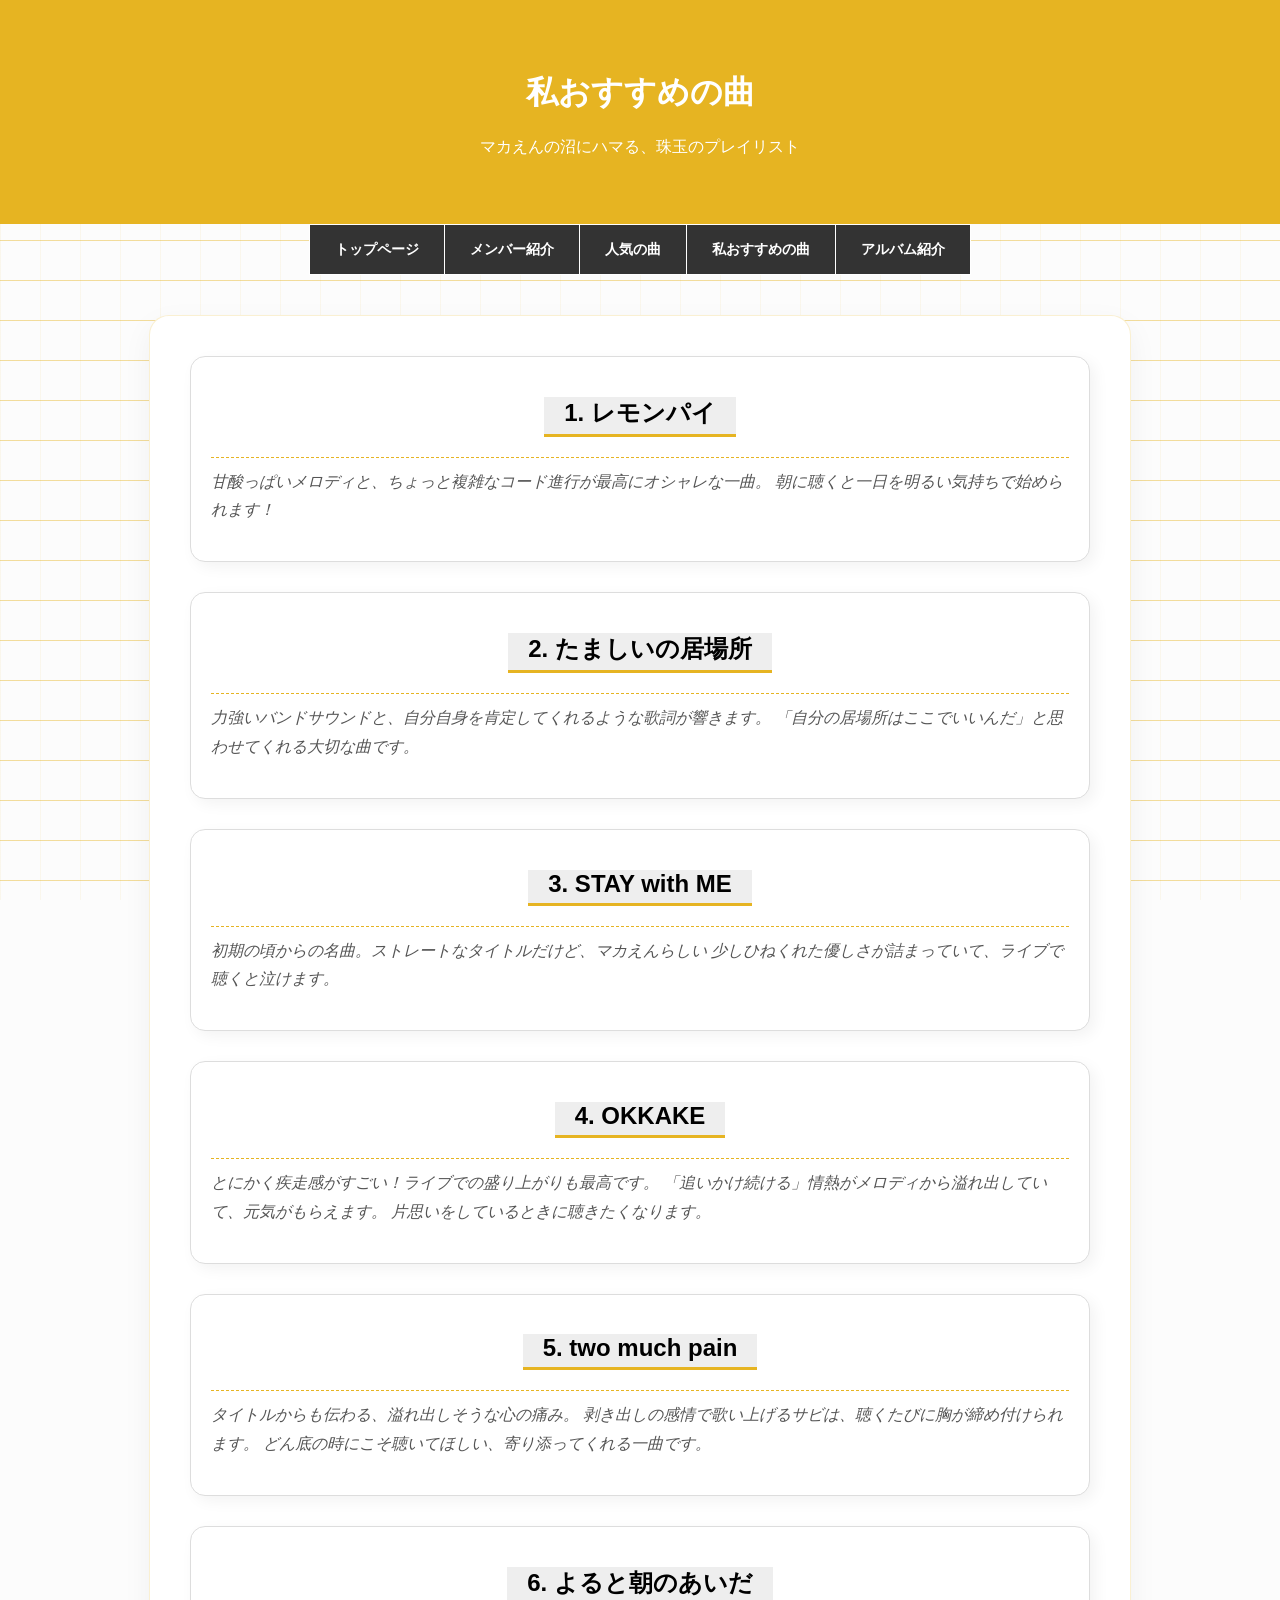
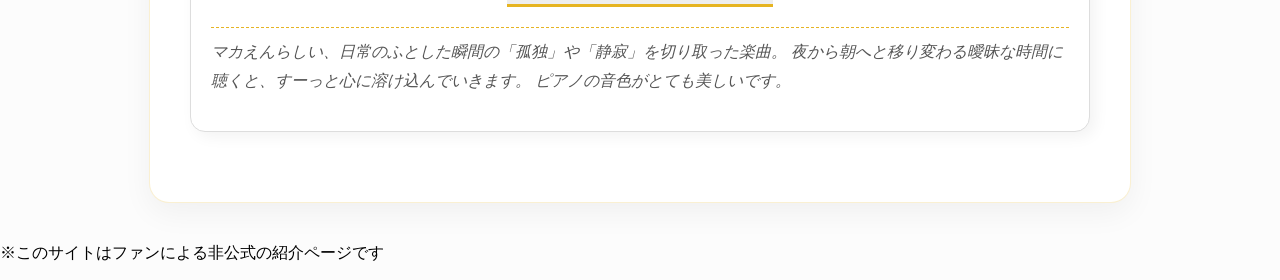
==== recommend.html @ 6a91739a "Add files via upload" ====
<!DOCTYPE html>
<html lang="ja">
<head>
    <meta charset="UTF-8">
    <title>私おすすめの曲 - マカロニえんぴつ</title>
    <meta name="viewport" content="width=device-width,initial-scale=1.0">
    <link rel="stylesheet" href="style.css">
</head>
<body>

    <header class="header">
        <h1>私おすすめの曲</h1>
        <p class="subtitle">マカえんの沼にハマる、珠玉のプレイリスト</p>
    </header>

    <nav>
        <ul>
            <li><a href="index.html">トップページ</a></li>
            <li><a href="member.html">メンバー紹介</a></li>
            <li><a href="popular.html">人気の曲</a></li>
            <li><a href="recommend.html">私おすすめの曲</a></li>
            <li><a href="album.html">アルバム紹介</a></li>
        </ul>
    </nav>

    <main class="container">
        <section class="recommend-item">
            <h2>1. レモンパイ</h2>
            <p class="comment">
                甘酸っぱいメロディと、ちょっと複雑なコード進行が最高にオシャレな一曲。
                朝に聴くと一日を明るい気持ちで始められます！
            </p>
        </section>

        <section class="recommend-item">
            <h2>2. たましいの居場所</h2>
            <p class="comment">
                力強いバンドサウンドと、自分自身を肯定してくれるような歌詞が響きます。
                「自分の居場所はここでいいんだ」と思わせてくれる大切な曲です。
            </p>
        </section>

        <section class="recommend-item">
            <h2>3. STAY with ME</h2>
            <p class="comment">
                初期の頃からの名曲。ストレートなタイトルだけど、マカえんらしい
                少しひねくれた優しさが詰まっていて、ライブで聴くと泣けます。
            </p>
        </section>

        <section class="recommend-item">
            <h2>4. OKKAKE</h2>
            <p class="comment">
                とにかく疾走感がすごい！ライブでの盛り上がりも最高です。
                「追いかけ続ける」情熱がメロディから溢れ出していて、元気がもらえます。
                片思いをしているときに聴きたくなります。
            </p>
        </section>
        <section class="recommend-item">
            <h2>5. two much pain</h2>
            <p class="comment">
                タイトルからも伝わる、溢れ出しそうな心の痛み。
                剥き出しの感情で歌い上げるサビは、聴くたびに胸が締め付けられます。
                どん底の時にこそ聴いてほしい、寄り添ってくれる一曲です。
            </p>
            </section>

        <section class="recommend-item">
            <h2>6. よると朝のあいだ</h2>
            <p class="comment">
                マカえんらしい、日常のふとした瞬間の「孤独」や「静寂」を切り取った楽曲。
                夜から朝へと移り変わる曖昧な時間に聴くと、すーっと心に溶け込んでいきます。
                ピアノの音色がとても美しいです。
            </p>
        </section>
    </main>

    <footer class="footer">
        <p>※このサイトはファンによる非公式の紹介ページです</p>
    </footer>

</body>
</html>
---- style.css ----
/* ページ全体の基本設定 */
body {
    font-family: sans-serif;
    margin: 0;
    padding: 0;
    background-color: #f9f9f9; /* 柔らかいクリーム色 */
}

/* ヘッダーのデザイン */
.header {
    background-color: #e6b422; /* 鉛筆のような黄色 */
    color: white;
    text-align: center;
    padding: 50px 0;
}

/* ナビゲーション全体の枠組み */
nav ul {
    list-style: none;
    padding: 0;
    margin: 0;
    display: flex;
    justify-content: center;
    background: #333;
    /* 全体の左と右、そして上下にも線を引く */
    border-left: 1px solid #fff;
    border-right: 1px solid #fff;
    border-top: 1px solid #fff;
    border-bottom: 1px solid #fff;
    /* もしメニューを中央に浮かせたい場合は width を指定してもOKです */
    width: fit-content; 
    margin: 0 auto; /* 中央寄せ */
}

/* 各メニューの項目 */
nav li {
    /* 項目ごとの右側に線を引く（これで中間の区切り線ができます） */
    border-right: 1px solid #fff;
}

/* 一番右の項目の右線だけ消す */
/* (全体のborder-rightと重なって太くなるのを防ぐため) */
nav li:last-child {
    border-right: none;
}

/* リンクのデザイン（ここは以前と同じです） */
nav a {
    color: white;
    text-decoration: none;
    display: block;
    padding: 15px 25px;
    font-size: 0.9rem;
    font-weight: bold;
    transition: 0.3s;
}

nav a:hover {
    background-color: #e6b422;
    color: #333;
}
/* マウスを乗せた時の動き */
nav a:hover {
    background-color: #e6b422; /* マカえんイエローに変わる */
    color: #333;               /* 文字を暗くして読みやすく */
}

/* メインコンテンツの幅制限 */
.container {
    max-width: 800px;
    margin: 0 auto;
    padding: 20px;
}

/* 各セクションの見出し */
h2 {
    border-bottom: 2px solid #e6b422;
    padding-bottom: 5px;
}
/* 名前（h2）の左側にアクセントをつける */
h2 {
    border-left: 8px solid #333;
    background-color: #eee;
    padding: 10px;
}
/* 画像のサイズを調整する設定 */
.member-img {
    width: 250px;       /* 横幅を固定 */
    height: 250px;      /* 縦幅を固定（横幅と同じにすると正方形になります） */
    object-fit: cover;  /* 重要！画像が縦長や横長でも、中心で綺麗に切り抜きます */
    border-radius: 15px; /* ここを50%にすると、アイコンのように「丸く」なります */
    border: 3px solid #e6b422; /* マカえんカラーの枠線をつけるとおしゃれ */
    display: block;
    margin: 10px auto;  /* 写真を中央に寄せる */
}
.video-container {
    position: relative;
    padding-bottom: 56.25%; /* 16:9 の比率 */
    height: 0;
    overflow: hidden;
    margin: 20px 0;
}

.video-container iframe {
    position: absolute;
    top: 0;
    left: 0;
    width: 100%;
    height: 100%;
    border: 0;
}
/* おすすめアイテムの枠を少しおしゃれにする */
.recommend-item {
    background-color: #fff;
    border: 1px solid #ddd;
    border-radius: 15px;
    padding: 20px;
    margin-bottom: 30px;
    box-shadow: 5px 5px 15px rgba(0,0,0,0.05); /* ほんのり影をつける */
}

/* おすすめコメントの文字装飾 */
.comment {
    font-style: italic;
    color: #555;
    line-height: 1.8;
    border-top: 1px dashed #e6b422;
    margin-top: 10px;
    padding-top: 10px;
}
/* ライブスケジュールの表のデザイン */
.live-table {
    width: 100%;
    border-collapse: collapse; /* 枠線を一本にまとめる */
    margin: 20px 0;
}

.live-table th, .live-table td {
    border-bottom: 1px solid #ddd;
    padding: 15px;
    text-align: left;
}

.live-table th {
    background-color: #f2f2f2;
    color: #333;
}

.live-table tr:hover {
    background-color: #fff9e6; /* マウスを乗せた時に色を変える */
}

/* 公式サイトへのリンクボタン */
.official-link {
    display: inline-block;
    background-color: #e6b422;
    color: white;
    padding: 10px 20px;
    text-decoration: none;
    border-radius: 5px;
    margin-top: 20px;
    font-weight: bold;
}

.official-link:hover {
    background-color: #333;
}

.note {
    font-size: 0.9rem;
    color: #666;
    margin-top: 30px;
}
/* アルバムの中身のレイアウト */
.album-content {
    display: flex;
    align-items: flex-start; /* 上揃えに変更（文章が長い時きれいです） */
    gap: 30px; /* 画像と文字の間隔を少し広げる */
    margin-top: 15px;
}

/* ジャケ写のサイズを大きくする */
.album-jacket {
    width: 450px;  /* 150pxから250pxにアップ！ */
    height: 450px; /* 正方形を維持 */
    flex-shrink: 0; /* 画像が文字に押されて小さくなるのを防ぐ */
    object-fit: cover;
    border-radius: 8px;
    box-shadow: 4px 4px 15px rgba(0,0,0,0.15); /* 影を少し強くして存在感を出す */
}

/* アルバムタイトルの文字サイズも少し大きく */
.album-text h2 {
    margin-top: 0;
    font-size: 1.5rem;
    color: #333;
}

/* スマホで見るとき（画面幅が狭い時）の調整 */
@media (max-width: 700px) {
    .album-content {
        flex-direction: column; /* 縦並びにする */
        align-items: center;    /* 中央揃え */
        text-align: center;
    }
    .album-jacket {
        width: 100%;       /* スマホでは横幅いっぱい（または最大サイズ） */
        max-width: 300px;  /* 大きくなりすぎないように制限 */
        height: auto;      /* 縦横比を維持 */
    }
}
/* メッセージやピックアップ用の共通デザイン */
.message, .pick-up, .official-links {
    background: #fff;
    padding: 30px;
    border-radius: 10px;
    border: 2px solid #e6b422;
    text-align: center;
    margin-top: 20px;
}

/* SNSボタンのデザイン（案3を選んだ場合） */
.link-buttons {
    display: flex;
    justify-content: center;
    gap: 15px;
    flex-wrap: wrap;
    margin-top: 15px;
}

.btn-sns {
    background: #333;
    color: #fff;
    padding: 10px 20px;
    text-decoration: none;
    border-radius: 20px;
    font-size: 0.9rem;
    transition: 0.3s;
}

.btn-sns:hover {
    background: #e6b422;
    color: #333;
}
/* サイトのメインタイトル（ヘッダー内）を中央寄せ */
.header h1, .header .subtitle {
    text-align: center;
}

/* 各セクションの見出し（About, Lyrics, メンバー名など）を中央寄せ */
main h2 {
    text-align: center;
    margin-left: auto;
    margin-right: auto;
    /* もし以前に border-left（左の線）をつけていた場合は、
       下線（border-bottom）に変えると中央揃えで見栄えが良くなります */
    border-left: none; 
    border-bottom: 3px solid #e6b422; 
    width: fit-content; /* 文字の長さに合わせて線を引く */
    padding: 0 20px 5px 20px;
}
/* アルバム名や曲名の見出しも中央にする場合 */
.album-text h2, .recommend-item h2 {
    text-align: center;
}
/* アルバムページ専用：すべてを中央に寄せる設定 */
.album-page .album-content {
    flex-direction: column; /* 縦並びにする */
    align-items: center;    /* 中央揃えにする */
    text-align: center;     /* 文字も中央寄せ */
    gap: 15px;              /* 画像と文字の間の隙間 */
}

.album-page .album-jacket {
    margin: 0 auto;         /* 画像を中央に配置 */
}

.album-page .album-text {
    width: 100%;            /* テキストエリアを広げて中央にしやすくする */
    max-width: 600px;       /* 文章が広がりすぎないように制限（読みやすさのため） */
    margin: 0 auto;
}

/* ついでにアルバムごとの区切り線を中央にする */
.album-page .album-item {
    padding-bottom: 40px;
    margin-bottom: 40px;
    border-bottom: 1px solid #ddd;
}
/* アルバムページ内のすべての段落（pタグ）を中央に寄せる */
.album-page .album-item p {
    text-align: center;
    margin-left: auto;
    margin-right: auto;
}
/* メンバー紹介ページ全体の文字を中央に寄せる */
.member-page .container section {
    text-align: center;
    margin-bottom: 50px; /* メンバーごとの間隔を少し広げる */
}

/* メンバー紹介文（pタグ）の幅を整えて中央に置く */
.member-page section p {
    max-width: 600px;    /* 文章が横に広がりすぎないように制限 */
    margin-left: auto;   /* 左右オートで中央配置 */
    margin-right: auto;
    line-height: 1.8;    /* 行間を少し広げると読みやすくなります */
}

/* 画像も中央に寄せる（念のため） */
.member-page .member-img {
    display: block;
    margin: 20px auto;
}
/* プロの背景テクニック：薄いチェック（方眼）柄 */
body {
    background-color: #fcfcfc; /* ほんの少しだけ温かみのある白 */
    background-image: 
        linear-gradient(rgba(230, 180, 34, 0.44) 1px, transparent 1px), /* マカえんイエローを極薄で */
        linear-gradient(90deg, rgba(230, 180, 34, 0.07) 1px, transparent 1px);
    background-size: 40px 40px; /* 方眼の大きさ */
    background-attachment: fixed; /* 画面をスクロールしても背景が動かない設定（高級感が出ます） */
}

/* プロのコンテンツ浮き上がりテクニック */
.container {
    background-color: #ffffff; /* コンテンツ部分は真っ白にして読みやすく */
    max-width: 900px;
    margin: 40px auto;
    padding: 40px;
    border-radius: 20px; /* 角を丸くして柔らかい印象に */
    /* 非常に柔らかい影をつける（ふわっと浮いているように見せる） */
    box-shadow: 0 10px 30px rgba(0, 0, 0, 0.05);
    border: 1px solid rgba(230, 180, 34, 0.2); /* 縁にうっすら色をつける */
}
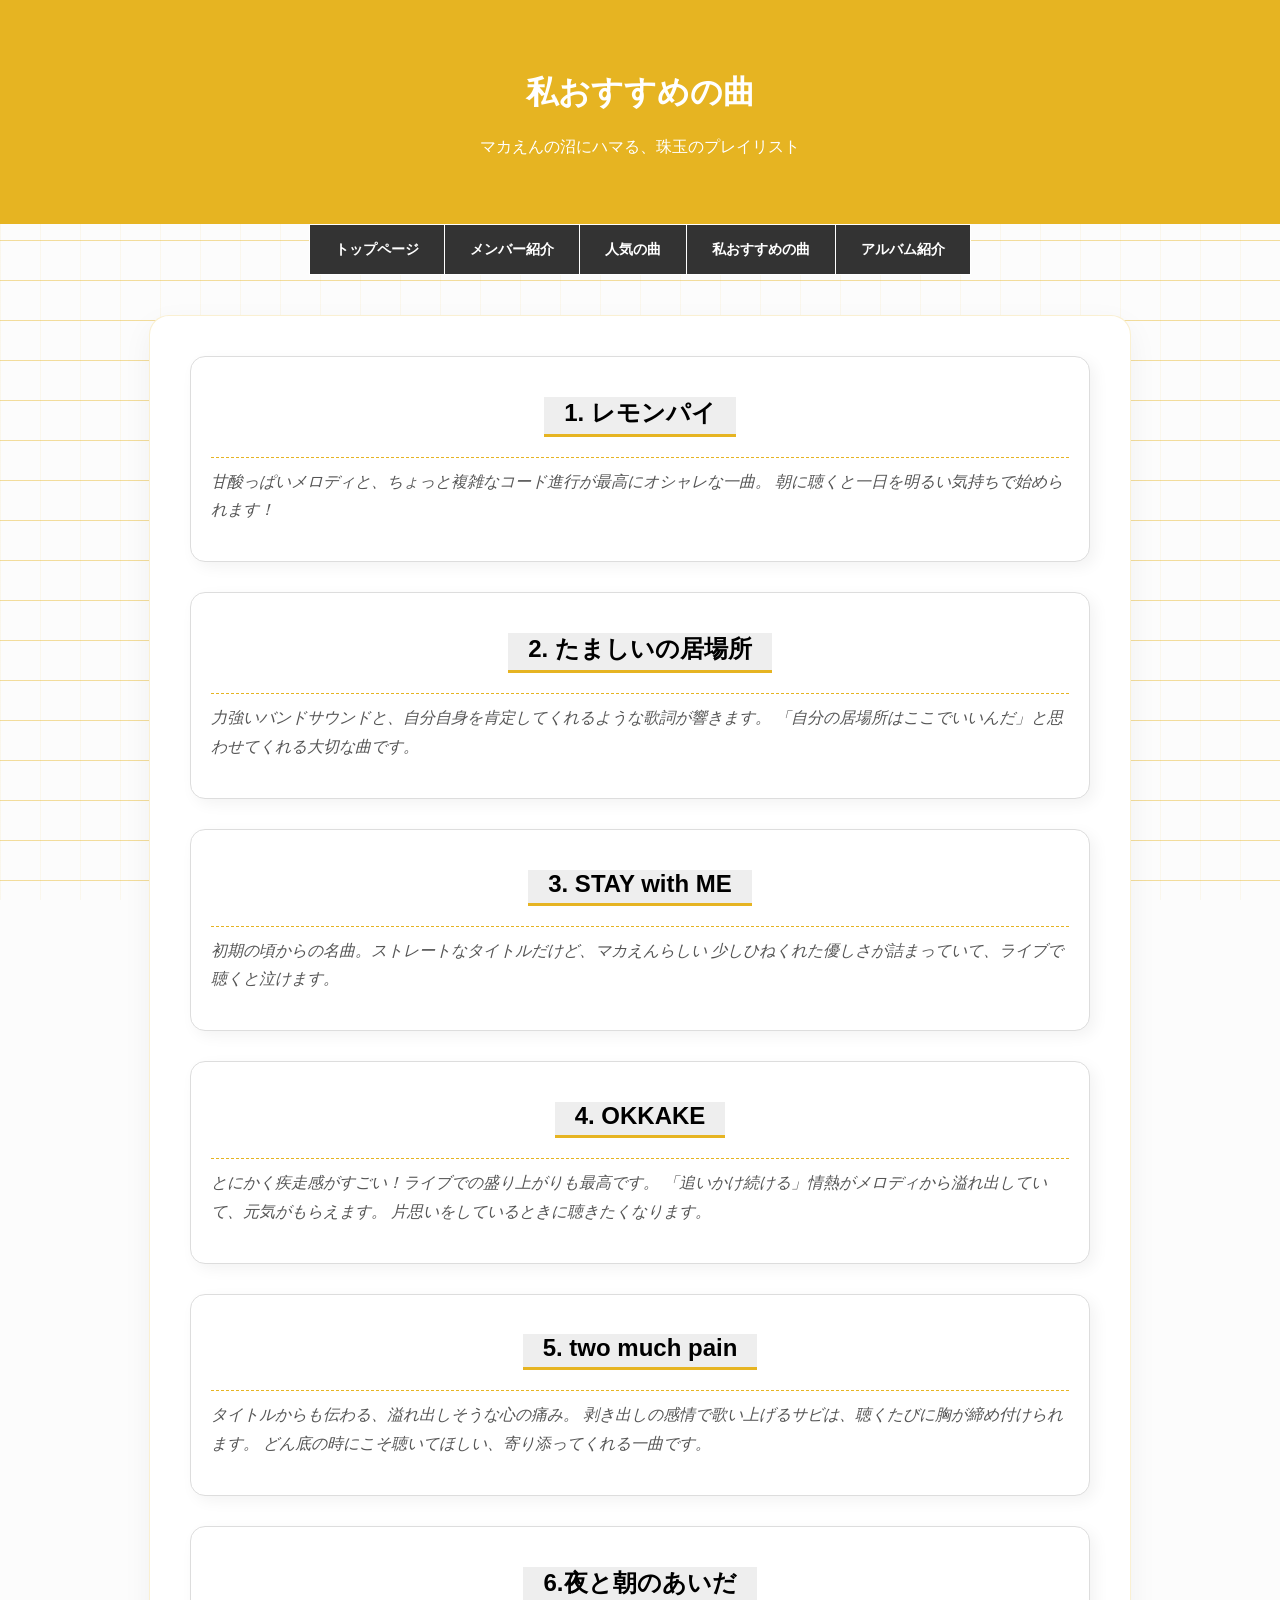
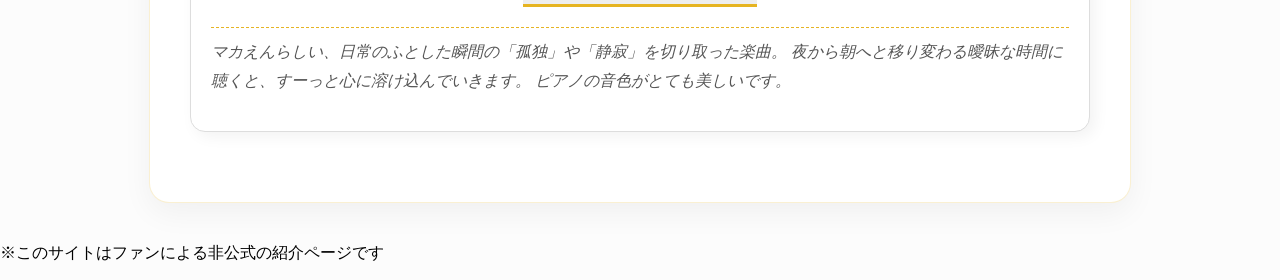
==== commit 06bd2160: "Add files via upload" ====
--- a/recommend.html
+++ b/recommend.html
@@ -66,7 +66,7 @@
             </section>
 
         <section class="recommend-item">
-            <h2>6. よると朝のあいだ</h2>
+            <h2>6.夜と朝のあいだ</h2>
             <p class="comment">
                 マカえんらしい、日常のふとした瞬間の「孤独」や「静寂」を切り取った楽曲。
                 夜から朝へと移り変わる曖昧な時間に聴くと、すーっと心に溶け込んでいきます。
--- a/style.css
+++ b/style.css
@@ -332,4 +332,63 @@
     /* 非常に柔らかい影をつける（ふわっと浮いているように見せる） */
     box-shadow: 0 10px 30px rgba(0, 0, 0, 0.05);
     border: 1px solid rgba(230, 180, 34, 0.2); /* 縁にうっすら色をつける */
+}
+/* おすすめ曲や人気曲のイメージ画像用 */
+.recommend-item img, section > img {
+    width: 100%;
+    max-width: 500px;
+    height: auto;
+    display: block;
+    margin: 15px auto;
+    border-radius: 10px;
+    box-shadow: 0 4px 10px rgba(0,0,0,0.1);
+}
+/* 画像リンクナビゲーションのスタイル */
+.image-nav {
+    display: grid;
+    grid-template-columns: repeat(auto-fit, minmax(180px, 1fr));
+    gap: 20px;
+    margin: 40px 0;
+}
+
+.nav-card {
+    position: relative;
+    overflow: hidden;
+    border-radius: 15px;
+    border: 3px solid #e6b422;
+    transition: transform 0.3s ease;
+}
+
+.nav-card:hover {
+    transform: translateY(-5px); /* マウスを乗せると少し浮く */
+}
+
+.nav-img-wrapper {
+    position: relative;
+    height: 150px;
+}
+
+.nav-img-wrapper img {
+    width: 100%;
+    height: 100%;
+    object-fit: cover;
+    filter: brightness(70%); /* 文字を見やすくするために画像を少し暗くする */
+    transition: 0.3s;
+}
+
+.nav-card:hover img {
+    filter: brightness(100%); /* ホバーで明るくする */
+}
+
+.nav-label {
+    position: absolute;
+    top: 50%;
+    left: 50%;
+    transform: translate(-50%, -50%);
+    color: white;
+    font-weight: bold;
+    font-size: 1.2rem;
+    text-shadow: 2px 2px 4px rgba(0,0,0,0.8);
+    pointer-events: none; /* 文字がクリックの邪魔をしないように */
+    white-space: nowrap;
 }
